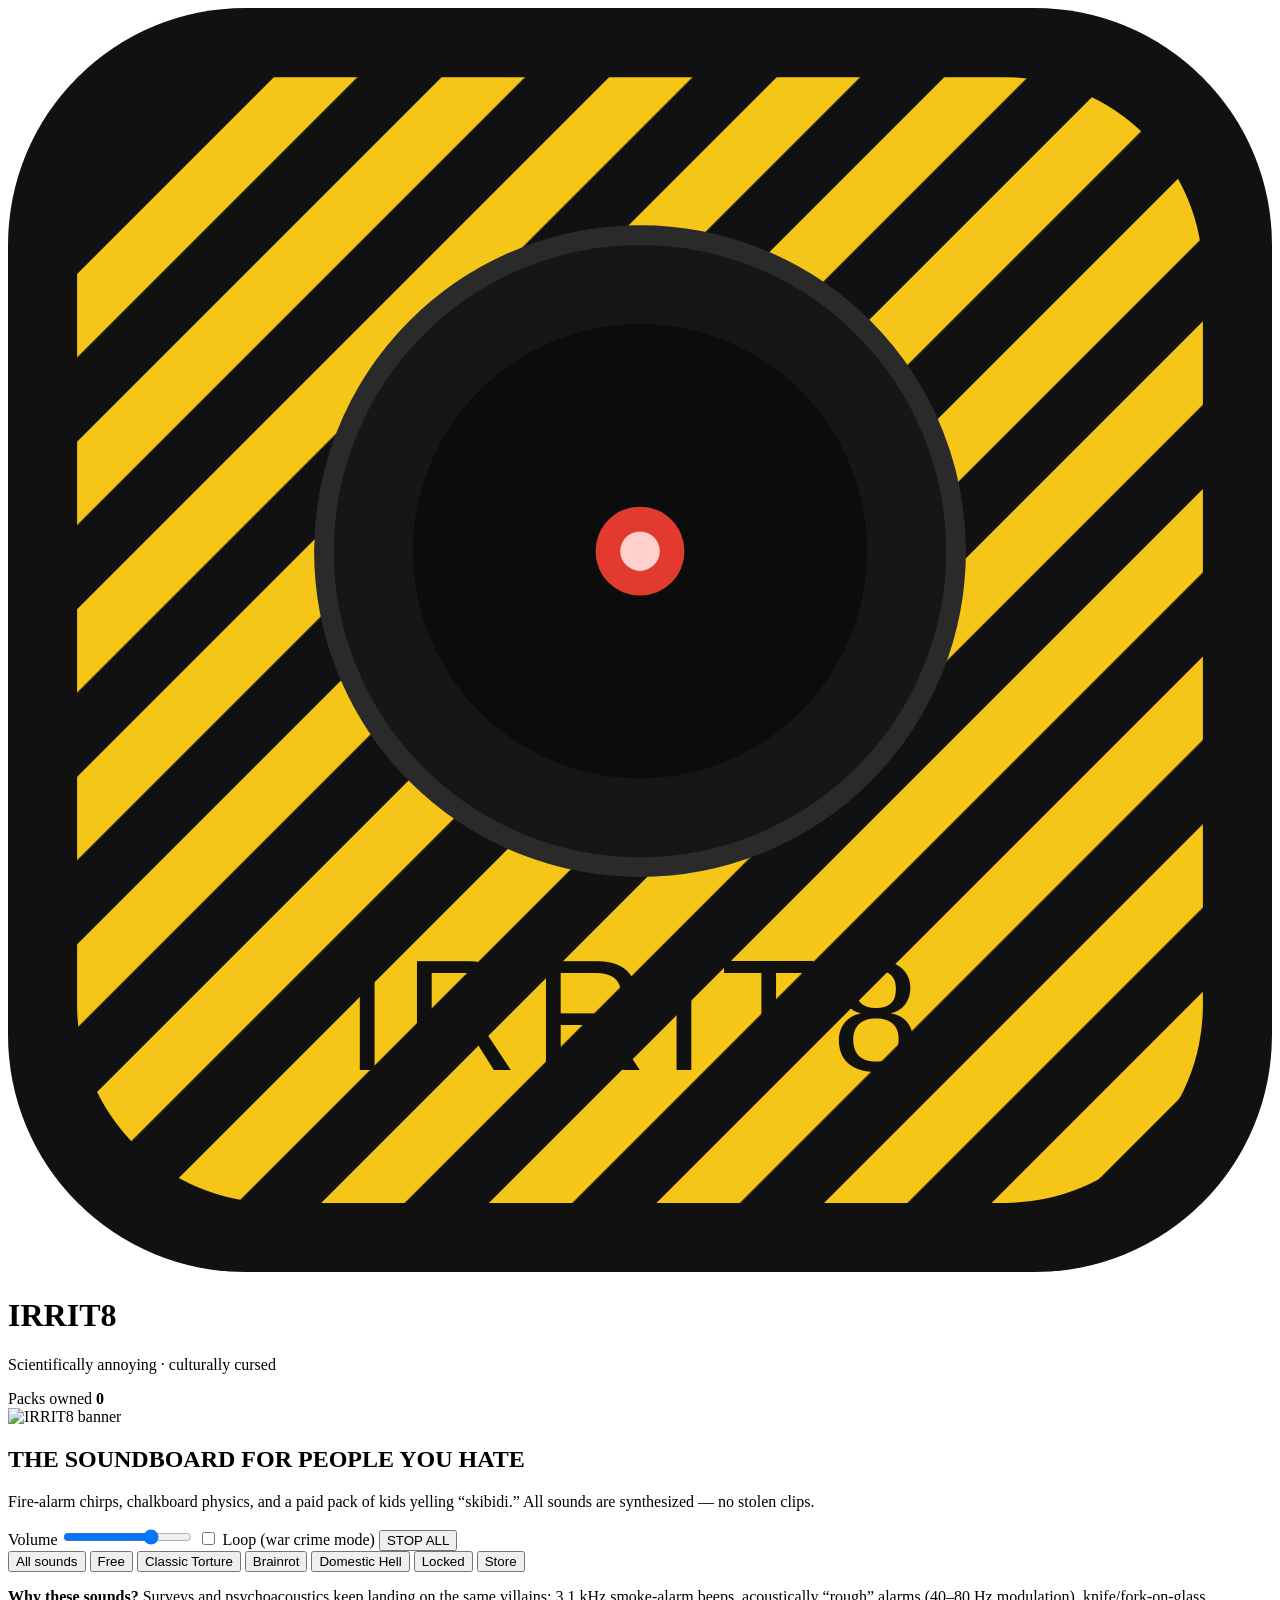
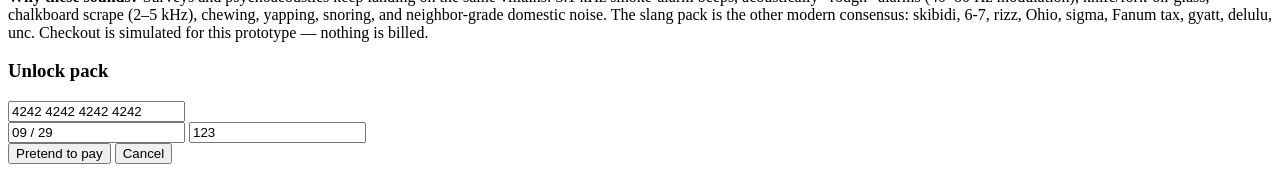
==== index.html @ bad53e99 "Add IRRIT8 web soundboard app" ====
<!DOCTYPE html>
<html lang="en">
<head>
  <meta charset="UTF-8" />
  <meta name="viewport" content="width=device-width, initial-scale=1" />
  <title>IRRIT8 — the soundboard for people you hate</title>
  <meta name="description" content="A satirical soundboard of the world's most agreed-upon annoying noises, plus Gen Z and Gen Alpha slang packs." />
  <link rel="icon" href="assets/icon.svg" />
  <link rel="preconnect" href="https://fonts.googleapis.com" />
  <link rel="preconnect" href="https://fonts.gstatic.com" crossorigin />
  <link href="https://fonts.googleapis.com/css2?family=Bebas+Neue&family=IBM+Plex+Sans:wght@400;600;700&display=swap" rel="stylesheet" />
  <link rel="stylesheet" href="styles.css" />
</head>
<body>
  <div class="app">
    <header class="topbar">
      <img class="logo" src="assets/icon.svg" alt="IRRIT8 icon" />
      <div class="brand">
        <h1>IRRIT8</h1>
        <p>Scientifically annoying · culturally cursed</p>
      </div>
      <div class="top-actions">
        <div class="pill">Packs owned <strong id="ownedCount">0</strong></div>
      </div>
    </header>

    <section class="hero">
      <img src="assets/hero.jpg" alt="IRRIT8 banner" />
      <div class="veil"></div>
      <div class="hero-copy">
        <h2>THE SOUNDBOARD FOR PEOPLE YOU HATE</h2>
        <p>Fire-alarm chirps, chalkboard physics, and a paid pack of kids yelling “skibidi.” All sounds are synthesized — no stolen clips.</p>
      </div>
    </section>

    <div class="controls">
      <label class="ctrl">Volume <input id="vol" type="range" min="0" max="1" step="0.01" value="0.7" /></label>
      <label class="toggle"><input id="loop" type="checkbox" /> Loop (war crime mode)</label>
      <button class="panic" id="panic">STOP ALL</button>
    </div>

    <nav class="tabs">
      <button class="tab active" data-tab="all">All sounds</button>
      <button class="tab" data-tab="free">Free</button>
      <button class="tab" data-tab="classic">Classic Torture</button>
      <button class="tab" data-tab="brainrot">Brainrot</button>
      <button class="tab" data-tab="domestic">Domestic Hell</button>
      <button class="tab" data-tab="locked">Locked</button>
      <button class="tab" id="tab-store" data-view="store">Store</button>
    </nav>

    <main id="board" class="board">
      <div class="grid" id="grid"></div>
    </main>

    <section id="store" class="store">
      <div class="packs" id="packs"></div>
    </section>

    <p class="footnote">
      <strong>Why these sounds?</strong> Surveys and psychoacoustics keep landing on the same villains:
      3.1 kHz smoke-alarm beeps, acoustically “rough” alarms (40–80 Hz modulation), knife/fork-on-glass,
      chalkboard scrape (2–5 kHz), chewing, yapping, snoring, and neighbor-grade domestic noise.
      The slang pack is the other modern consensus: skibidi, 6-7, rizz, Ohio, sigma, Fanum tax, gyatt, delulu, unc.
      Checkout is simulated for this prototype — nothing is billed.
    </p>
  </div>

  <div class="modal-bg" id="modalBg">
    <div class="modal">
      <h3 id="modalTitle">Unlock pack</h3>
      <p id="modalCopy"></p>
      <div class="pay-row">
        <input value="4242 4242 4242 4242" readonly />
      </div>
      <div class="pay-row">
        <input value="09 / 29" readonly />
        <input value="123" readonly />
      </div>
      <button class="confirm" id="confirmBuy">Pretend to pay</button>
      <button class="ghost" id="cancelBuy">Cancel</button>
    </div>
  </div>
  <div class="toast" id="toast"></div>
  <script src="app.js"></script>
</body>
</html>
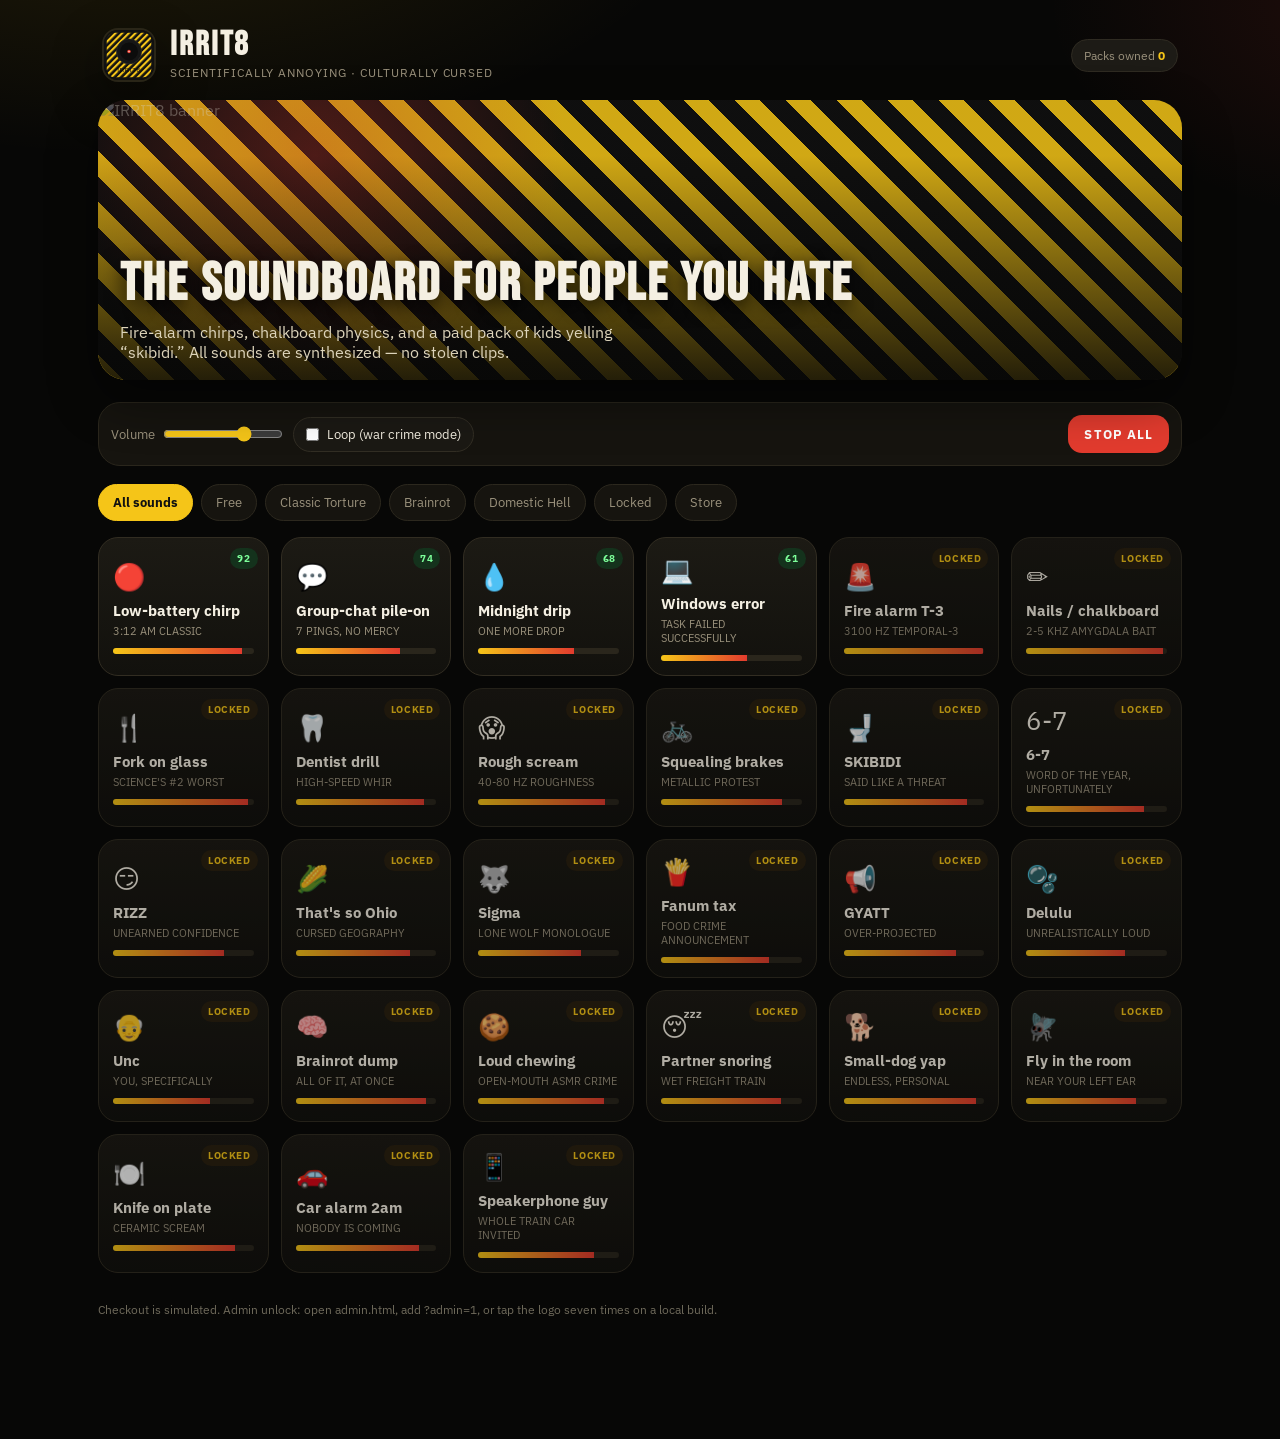
==== commit 8926ad2d: "Unlock all packs in the admin build" ====
--- a/index.html
+++ b/index.html
@@ -20,10 +20,10 @@
         <p>Scientifically annoying · culturally cursed</p>
       </div>
       <div class="top-actions">
+        <div class="pill admin-pill" id="adminBadge" hidden>ADMIN</div>
         <div class="pill">Packs owned <strong id="ownedCount">0</strong></div>
       </div>
     </header>
-
     <section class="hero">
       <img src="assets/hero.jpg" alt="IRRIT8 banner" />
       <div class="veil"></div>
@@ -32,13 +32,11 @@
         <p>Fire-alarm chirps, chalkboard physics, and a paid pack of kids yelling “skibidi.” All sounds are synthesized — no stolen clips.</p>
       </div>
     </section>
-
     <div class="controls">
       <label class="ctrl">Volume <input id="vol" type="range" min="0" max="1" step="0.01" value="0.7" /></label>
       <label class="toggle"><input id="loop" type="checkbox" /> Loop (war crime mode)</label>
       <button class="panic" id="panic">STOP ALL</button>
     </div>
-
     <nav class="tabs">
       <button class="tab active" data-tab="all">All sounds</button>
       <button class="tab" data-tab="free">Free</button>
@@ -48,40 +46,22 @@
       <button class="tab" data-tab="locked">Locked</button>
       <button class="tab" id="tab-store" data-view="store">Store</button>
     </nav>
-
-    <main id="board" class="board">
-      <div class="grid" id="grid"></div>
-    </main>
-
-    <section id="store" class="store">
-      <div class="packs" id="packs"></div>
-    </section>
-
-    <p class="footnote">
-      <strong>Why these sounds?</strong> Surveys and psychoacoustics keep landing on the same villains:
-      3.1 kHz smoke-alarm beeps, acoustically “rough” alarms (40–80 Hz modulation), knife/fork-on-glass,
-      chalkboard scrape (2–5 kHz), chewing, yapping, snoring, and neighbor-grade domestic noise.
-      The slang pack is the other modern consensus: skibidi, 6-7, rizz, Ohio, sigma, Fanum tax, gyatt, delulu, unc.
-      Checkout is simulated for this prototype — nothing is billed.
-    </p>
+    <main id="board" class="board"><div class="grid" id="grid"></div></main>
+    <section id="store" class="store"><div class="packs" id="packs"></div></section>
+    <p class="footnote">Checkout is simulated. Admin unlock: open admin.html, add ?admin=1, or tap the logo seven times on a local build.</p>
   </div>
-
   <div class="modal-bg" id="modalBg">
     <div class="modal">
       <h3 id="modalTitle">Unlock pack</h3>
       <p id="modalCopy"></p>
-      <div class="pay-row">
-        <input value="4242 4242 4242 4242" readonly />
-      </div>
-      <div class="pay-row">
-        <input value="09 / 29" readonly />
-        <input value="123" readonly />
-      </div>
+      <div class="pay-row"><input value="4242 4242 4242 4242" readonly /></div>
+      <div class="pay-row"><input value="09 / 29" readonly /><input value="123" readonly /></div>
       <button class="confirm" id="confirmBuy">Pretend to pay</button>
       <button class="ghost" id="cancelBuy">Cancel</button>
     </div>
   </div>
   <div class="toast" id="toast"></div>
   <script src="app.js"></script>
+  <script src="admin-override.js"></script>
 </body>
 </html>
--- a/styles.css
+++ b/styles.css
@@ -0,0 +1,98 @@
+:root {
+  --bg: #070706;
+  --bg-2: #11100c;
+  --panel: #16140f;
+  --ink: #f4efe2;
+  --muted: #9a917c;
+  --hazard: #f5c518;
+  --hazard-2: #ff8a00;
+  --blood: #e23b2e;
+  --lock: #3a372e;
+  --ok: #7dff9a;
+  --shadow: 0 20px 50px rgba(0,0,0,.45);
+  --radius: 22px;
+  --font: "IBM Plex Sans", "Segoe UI", system-ui, sans-serif;
+  --display: "Bebas Neue", "Oswald", "Impact", sans-serif;
+}
+
+* { box-sizing: border-box; margin: 0; padding: 0; }
+html, body { min-height: 100%; background: var(--bg); color: var(--ink); font-family: var(--font); }
+body {
+  background:
+    radial-gradient(1200px 600px at 10% -10%, rgba(245,197,24,.12), transparent 50%),
+    radial-gradient(800px 500px at 110% 0%, rgba(226,59,46,.12), transparent 45%),
+    var(--bg);
+}
+button, input { font-family: inherit; }
+button { cursor: pointer; border: 0; background: none; color: inherit; }
+img { max-width: 100%; display: block; }
+.app { max-width: 1120px; margin: 0 auto; padding: 18px 18px 120px; }
+.topbar { display: flex; align-items: center; gap: 14px; padding: 10px 4px 18px; }
+.logo { width: 54px; height: 54px; border-radius: 16px; object-fit: cover; box-shadow: var(--shadow); border: 2px solid #2a2618; }
+.brand h1 { font-family: var(--display); letter-spacing: .06em; font-size: 34px; line-height: .9; }
+.brand p { color: var(--muted); font-size: 12px; letter-spacing: .08em; text-transform: uppercase; margin-top: 4px; }
+.top-actions { margin-left: auto; display: flex; gap: 8px; }
+.pill { background: #1d1b16; border: 1px solid #2f2b22; border-radius: 999px; padding: 8px 12px; font-size: 12px; color: var(--muted); }
+.pill strong { color: var(--hazard); font-weight: 700; }
+.admin-pill { background: #2b120f; border-color: #6a2a22; color: #ffb4ab; letter-spacing: .08em; font-weight: 800; }
+.hero {
+  position: relative; overflow: hidden; border-radius: 28px; min-height: 220px; margin-bottom: 22px; box-shadow: var(--shadow);
+  background: radial-gradient(circle at 20% 20%, rgba(226,59,46,.35), transparent 28%), repeating-linear-gradient(45deg, #f5c518 0 18px, #111 18px 36px);
+}
+.hero img { width: 100%; height: 280px; object-fit: cover; filter: saturate(1.05) contrast(1.05); opacity: .35; }
+.hero .veil { position: absolute; inset: 0; background: linear-gradient(180deg, rgba(0,0,0,.15) 20%, rgba(7,7,6,.88) 100%); }
+.hero-copy { position: absolute; left: 22px; right: 22px; bottom: 18px; }
+.hero-copy h2 { font-family: var(--display); font-size: clamp(28px, 6vw, 54px); letter-spacing: .04em; text-shadow: 0 6px 20px #000; }
+.hero-copy p { color: #ddd4bb; max-width: 560px; margin-top: 6px; }
+.controls { display: flex; flex-wrap: wrap; gap: 10px; align-items: center; background: var(--panel); border: 1px solid #2a261c; border-radius: var(--radius); padding: 12px; margin-bottom: 18px; }
+.ctrl { display: flex; align-items: center; gap: 8px; color: var(--muted); font-size: 13px; }
+input[type="range"] { accent-color: var(--hazard); width: 120px; }
+.toggle { display: flex; align-items: center; gap: 8px; background: #1b1914; border: 1px solid #322e24; border-radius: 999px; padding: 8px 12px; font-size: 13px; }
+.toggle input { accent-color: var(--hazard); }
+.panic { margin-left: auto; background: var(--blood); color: white; font-weight: 800; letter-spacing: .08em; text-transform: uppercase; padding: 10px 16px; border-radius: 14px; }
+.tabs { display: flex; gap: 8px; margin: 8px 0 16px; overflow-x: auto; }
+.tab { background: #16140f; border: 1px solid #2c281e; border-radius: 999px; padding: 9px 14px; font-size: 13px; color: var(--muted); white-space: nowrap; }
+.tab.active { background: var(--hazard); color: #111; font-weight: 800; border-color: var(--hazard); }
+.grid { display: grid; grid-template-columns: repeat(auto-fill, minmax(150px, 1fr)); gap: 12px; }
+.pad { position: relative; background: linear-gradient(180deg, #1c1a14, #12110d); border: 1px solid #322d22; border-radius: 20px; min-height: 132px; padding: 14px; text-align: left; overflow: hidden; }
+.pad.playing { border-color: var(--hazard); animation: pulse .18s linear infinite alternate; }
+.pad.locked { opacity: .72; }
+.emoji { font-size: 26px; display: block; margin-bottom: 8px; }
+.pad h3 { font-size: 15px; font-weight: 700; }
+.pad .meta { color: var(--muted); font-size: 11px; margin-top: 4px; text-transform: uppercase; }
+.rating { margin-top: 10px; height: 6px; background: #2a261c; border-radius: 99px; overflow: hidden; }
+.rating span { display: block; height: 100%; background: linear-gradient(90deg, var(--hazard), var(--blood)); }
+.lock-badge, .owned-badge { position: absolute; top: 10px; right: 10px; font-size: 10px; font-weight: 800; letter-spacing: .06em; text-transform: uppercase; padding: 4px 7px; border-radius: 999px; }
+.lock-badge { background: #2b2110; color: var(--hazard); }
+.owned-badge { background: #14321c; color: var(--ok); }
+@keyframes pulse { from { filter: brightness(1); } to { filter: brightness(1.18); } }
+.store { display: none; }
+.store.show { display: block; }
+.board.hide { display: none; }
+.packs { display: grid; grid-template-columns: repeat(auto-fit, minmax(250px, 1fr)); gap: 16px; }
+.pack { background: var(--panel); border: 1px solid #2c281e; border-radius: 24px; overflow: hidden; box-shadow: var(--shadow); }
+.pack-art { height: 150px; display: flex; align-items: flex-end; padding: 14px; font-family: var(--display); font-size: 28px; letter-spacing: .04em; color: #fff; text-shadow: 0 2px 10px #000; }
+.pack-art-classic { background: linear-gradient(160deg, #5a3a10, #1a1208 60%, #e23b2e); }
+.pack-art-brainrot { background: linear-gradient(160deg, #6b2bff, #1a0828 55%, #00e5ff); }
+.pack-art-domestic { background: linear-gradient(160deg, #c9a227, #1c1608 60%, #6b4a16); }
+.pack-art-chaos { background: linear-gradient(160deg, #f5c518, #111 50%, #e23b2e); }
+.pack-body { padding: 16px; }
+.pack-body h3 { font-family: var(--display); font-size: 28px; letter-spacing: .04em; }
+.price { color: var(--hazard); font-weight: 800; font-size: 22px; margin: 6px 0 10px; }
+.pack-body p { color: var(--muted); font-size: 14px; line-height: 1.45; }
+.buy, .owned { margin-top: 14px; width: 100%; border-radius: 14px; padding: 12px; font-weight: 800; letter-spacing: .06em; text-transform: uppercase; }
+.buy { background: var(--hazard); color: #14110a; }
+.owned { background: #1c2a1e; color: var(--ok); border: 1px solid #2a4a32; }
+.modal-bg { position: fixed; inset: 0; background: rgba(0,0,0,.72); display: none; align-items: center; justify-content: center; z-index: 40; padding: 18px; }
+.modal-bg.show { display: flex; }
+.modal { width: min(420px, 100%); background: #16140f; border: 1px solid #3a3426; border-radius: 24px; padding: 22px; }
+.modal h3 { font-family: var(--display); font-size: 32px; letter-spacing: .04em; }
+.modal p { color: var(--muted); margin: 8px 0 16px; }
+.pay-row { display: flex; gap: 8px; margin-bottom: 10px; }
+.pay-row input { flex: 1; background: #0e0d0a; border: 1px solid #322d22; color: var(--ink); border-radius: 12px; padding: 12px; }
+.confirm { width: 100%; background: var(--hazard); color: #111; font-weight: 800; padding: 12px; border-radius: 12px; text-transform: uppercase; }
+.ghost { width: 100%; margin-top: 8px; color: var(--muted); padding: 8px; }
+.toast { position: fixed; left: 50%; bottom: 24px; transform: translateX(-50%) translateY(20px); background: #1c1a14; border: 1px solid #3d3728; color: var(--ink); padding: 10px 14px; border-radius: 999px; opacity: 0; pointer-events: none; transition: .25s ease; z-index: 50; }
+.toast.show { opacity: 1; transform: translateX(-50%) translateY(0); }
+.footnote { margin-top: 28px; color: #6f6a5b; font-size: 12px; line-height: 1.5; }
+@media (max-width: 640px) { .hero img { height: 220px; } .panic { margin-left: 0; width: 100%; } }
